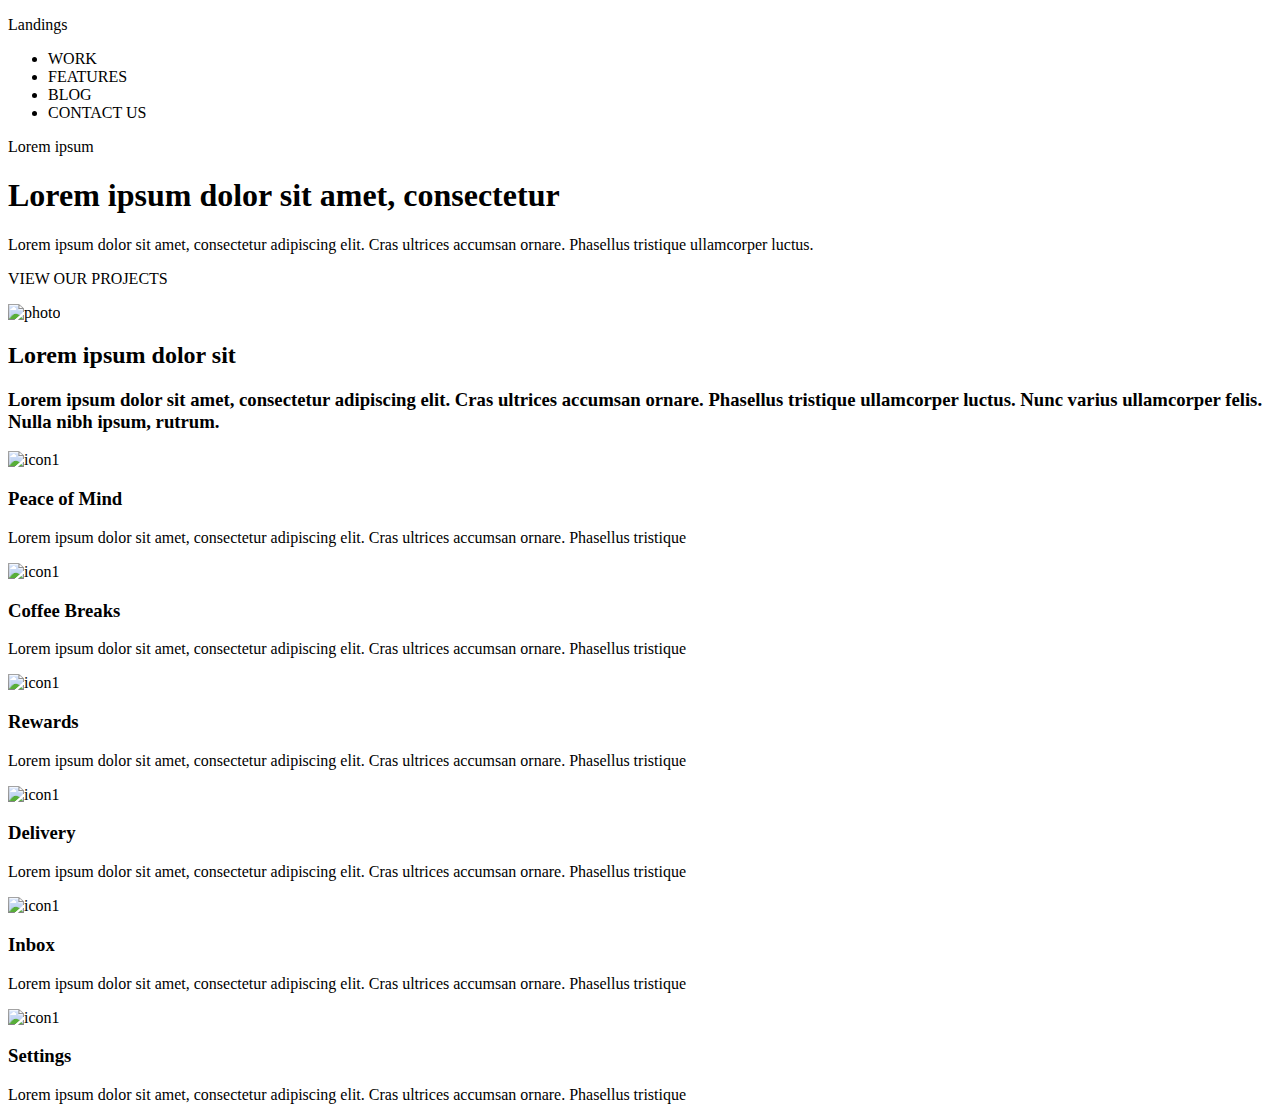
==== index.html @ 3ab8d49a "add index.html" ====
<!DOCTYPE html>
<html>
<head>
	<meta charset="utf-8">
	<title> Lesson 8 Monica Tsekvava </title>
	<link rel="stylesheet" type="text/css" href="css/reset.css">
	<link rel="stylesheet" type="text/css" href="css/style.css">
</head>
<body>
	<header>
		<div class="background">
			<div class="logo">
			<p> Landings </p>
			</div>
			<nav>
			<ul class="list">
				<li class="title">WORK</li>
				<li class="title">FEATURES</li>
				<li class="title">BLOG</li>
				<li class="title">CONTACT US</li>
			</ul>
			</nav>
			<p class="lorem"> Lorem ipsum </p>
		</div>
		
	</header>
	<section>
	<div>
		<div class="box">
			<div class="about">
		<h1 class="wrapper"> Lorem ipsum dolor sit amet, consectetur  </h1>
		<p class ="ab-wrapper"> Lorem ipsum dolor sit amet, consectetur adipiscing elit. Cras ultrices accumsan ornare. Phasellus tristique ullamcorper luctus. </p>
		<p class="bottom"> VIEW OUR PROJECTS </p>
			</div>
		<div class="photo">
			<img src="img/photo.jpg" alt="photo">
		</div>
	
		</div>
	
	<div class="box-wrapp">
		<h2 class="box-wrap"> Lorem ipsum dolor sit </h2>
		<h3 class="about-box"> Lorem ipsum dolor sit amet, consectetur adipiscing elit. Cras ultrices accumsan ornare. Phasellus tristique ullamcorper luctus. Nunc varius ullamcorper felis. Nulla nibh ipsum, rutrum. </h3>
	</div>

		<div class="line-box">
			
				<div class="box1">
				<div class="circle">
				<img class="icon" src="img/icon1.svg" alt="icon1">
			</div>
			<h3 class="home"> Peace of Mind </h3>
			<p class="home-box"> Lorem ipsum dolor sit amet, consectetur adipiscing elit. Cras ultrices accumsan ornare. Phasellus tristique </p>
			</div>
			
				
			<div class="box1">
				<div class="circle">
				<img class="icon" src="img/icon2.svg" alt="icon1">
			</div>
			<h3 class="home"> Coffee Breaks </h3>
			<p class="home-box">Lorem ipsum dolor sit amet, consectetur adipiscing elit. Cras ultrices accumsan ornare. Phasellus tristique</p>
			</div>
		
		
			<div class="box1">
				<div class="circle">
				<img class="icon" src="img/icon3.svg" alt="icon1">
			</div>
			<h3 class="home"> Rewards </h3>
			<p class="home-box">Lorem ipsum dolor sit amet, consectetur adipiscing elit. Cras ultrices accumsan ornare. Phasellus tristique</p>
			</div>
		</div>
		<div class="line-box2">
			
				<div class="box1">
				<div class="circle">
				<img class="icon" src="img/icon4.svg" alt="icon1">
			</div>
			<h3 class="home"> Delivery </h3>
			<p class="home-box"> Lorem ipsum dolor sit amet, consectetur adipiscing elit. Cras ultrices accumsan ornare. Phasellus tristique </p>
			</div>
			
				
			<div class="box1">
				<div class="circle">
				<img class="icon" src="img/icon5.svg" alt="icon1">
			</div>
			<h3 class="home"> Inbox </h3>
			<p class="home-box">Lorem ipsum dolor sit amet, consectetur adipiscing elit. Cras ultrices accumsan ornare. Phasellus tristique</p>
			</div>
		
		
			<div class="box1">
				<div class="circle">
				<img class="icon" src="img/icon6.svg" alt="icon1">
			</div>
			<h3 class="home"> Settings </h3>
			<p class="home-box">Lorem ipsum dolor sit amet, consectetur adipiscing elit. Cras ultrices accumsan ornare. Phasellus tristique</p>
			</div>
		</div>
		
	<!-- 
			<div class="box1">
			<div class="circle">
				<img src="img/icon1.svg" alt="icon1">
			</div>
			
			<h3 class="home">Peace of Mind  </h3>
			<h4 class="home-box"> Lorem ipsum dolor sit amet, consectetur adipiscing elit. Cras ultrices accumsan ornare. Phasellus tristique </h4>
	
		<div>
			<div class="circle">
				<img src="img/icon2.svg" alt="icon2">
			</div>
			<h3> Coffee Breaks </h3>
			<h4> Lorem ipsum dolor sit amet, consectetur adipiscing elit. Cras ultrices accumsan ornare. Phasellus tristique </h4>
		</div>
		<div>
			<div class="circle">
				
			<img src="img/icon3.svg" alt="icon3">
			</div>
			
			<h3>Rewards </h3>
			<h4> Lorem ipsum dolor sit amet, consectetur adipiscing elit. Cras ultrices accumsan ornare. Phasellus tristique </h4>
		</div>
	</div>

	<div class="box2">
		<div>
			<div class="circle">
				<img src="img/icon4.svg" alt="icon4">
			</div>
			
			<h3>Delivery</h3>
			<h4> Lorem ipsum dolor sit amet, consectetur adipiscing elit. Cras ultrices accumsan ornare. Phasellus tristique </h4>
		</div>
		<div>
			<div class="circle">
				<img src="img/icon5.svg" alt="icon5">
			</div>
			
			<h3>Inbox</h3>
			<h4> Lorem ipsum dolor sit amet, consectetur adipiscing elit. Cras ultrices accumsan ornare. Phasellus tristique </h4>
		</div>
		<div class="circle">
			<img src="img/icon6.svg" alt="icon6">
		</div>
			
			<h3>Settings</h3>
			<h4> Lorem ipsum dolor sit amet, consectetur adipiscing elit. Cras ultrices accumsan ornare. Phasellus tristique </h4>
	</div>
	</div> -->
</section>
</body>
</html>
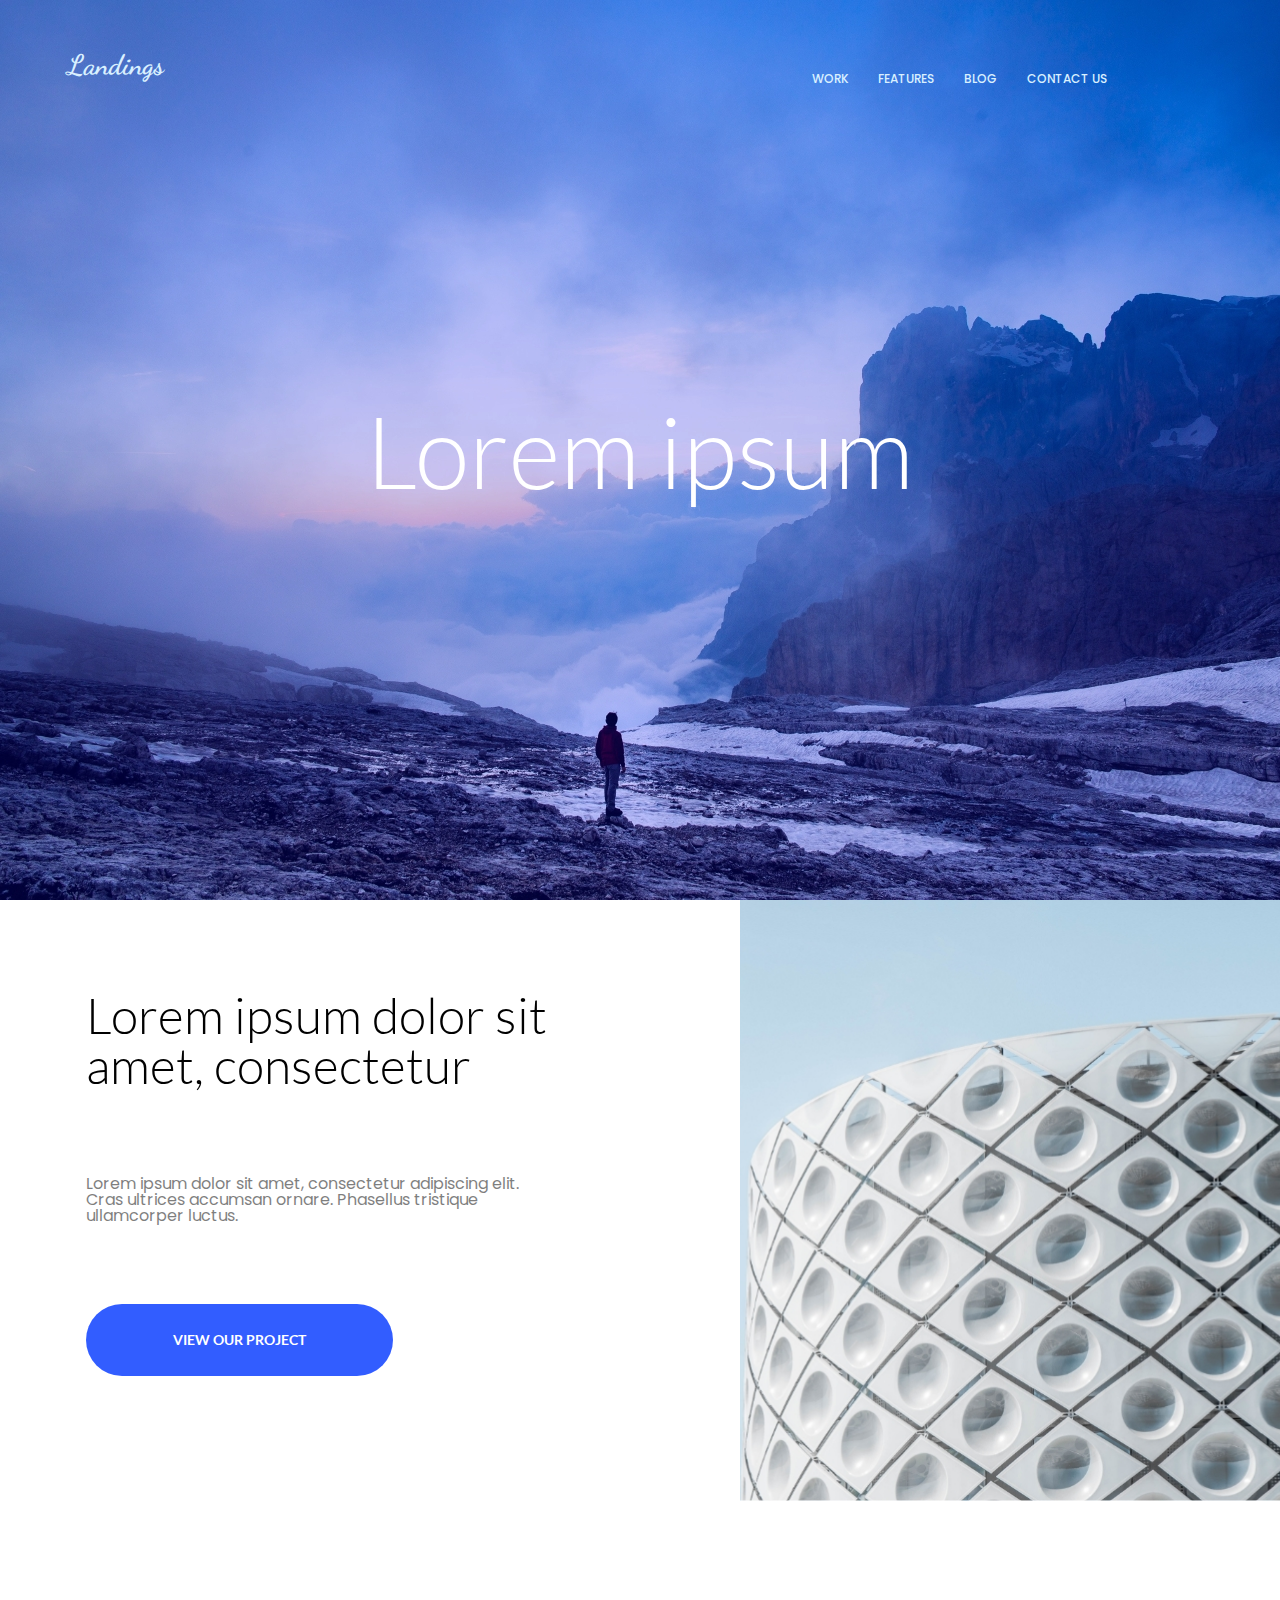
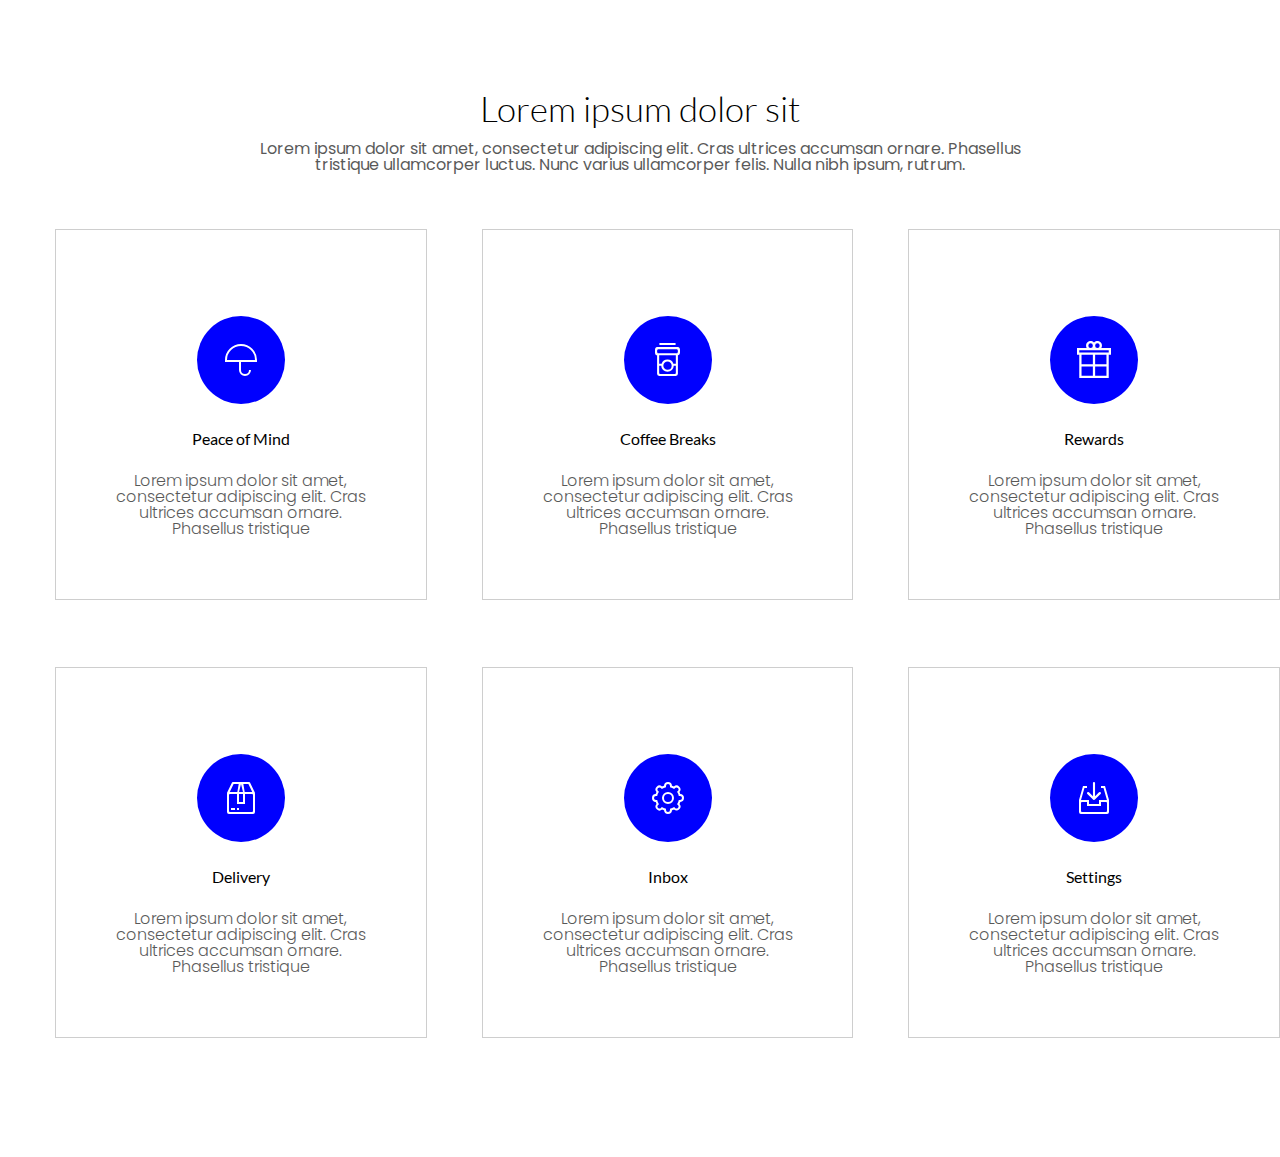
==== commit 52a61616: "edit errors" ====
--- a/index.html
+++ b/index.html
@@ -5,6 +5,7 @@
 	<title> Lesson 8 Monica Tsekvava </title>
 	<link rel="stylesheet" type="text/css" href="css/reset.css">
 	<link rel="stylesheet" type="text/css" href="css/style.css">
+	<link rel="stylesheet" type="text/css" href="fonts/fonts.css">
 </head>
 <body>
 	<header>
@@ -30,14 +31,14 @@
 			<div class="about">
 		<h1 class="wrapper"> Lorem ipsum dolor sit amet, consectetur  </h1>
 		<p class ="ab-wrapper"> Lorem ipsum dolor sit amet, consectetur adipiscing elit. Cras ultrices accumsan ornare. Phasellus tristique ullamcorper luctus. </p>
-		<p class="bottom"> VIEW OUR PROJECTS </p>
+		<p class="bottom"> view our project  </p>
 			</div>
-		<div class="photo">
-			<img src="img/photo.jpg" alt="photo">
-		</div>
+		<div class="photo">	</div>
 	
-		</div>
-	
+	</div>
+	</div>
+	</section>
+	<section>
 	<div class="box-wrapp">
 		<h2 class="box-wrap"> Lorem ipsum dolor sit </h2>
 		<h3 class="about-box"> Lorem ipsum dolor sit amet, consectetur adipiscing elit. Cras ultrices accumsan ornare. Phasellus tristique ullamcorper luctus. Nunc varius ullamcorper felis. Nulla nibh ipsum, rutrum. </h3>
@@ -46,8 +47,8 @@
 		<div class="line-box">
 			
 				<div class="box1">
-				<div class="circle">
-				<img class="icon" src="img/icon1.svg" alt="icon1">
+				<div class="icon">
+				<img src="img/icon1.svg" alt="icon1">
 			</div>
 			<h3 class="home"> Peace of Mind </h3>
 			<p class="home-box"> Lorem ipsum dolor sit amet, consectetur adipiscing elit. Cras ultrices accumsan ornare. Phasellus tristique </p>
@@ -55,8 +56,8 @@
 			
 				
 			<div class="box1">
-				<div class="circle">
-				<img class="icon" src="img/icon2.svg" alt="icon1">
+				<div class="icon">
+				<img src="img/icon2.svg" alt="icon1">
 			</div>
 			<h3 class="home"> Coffee Breaks </h3>
 			<p class="home-box">Lorem ipsum dolor sit amet, consectetur adipiscing elit. Cras ultrices accumsan ornare. Phasellus tristique</p>
@@ -64,8 +65,8 @@
 		
 		
 			<div class="box1">
-				<div class="circle">
-				<img class="icon" src="img/icon3.svg" alt="icon1">
+				<div class="icon">
+				<img src="img/icon3.svg" alt="icon1">
 			</div>
 			<h3 class="home"> Rewards </h3>
 			<p class="home-box">Lorem ipsum dolor sit amet, consectetur adipiscing elit. Cras ultrices accumsan ornare. Phasellus tristique</p>
@@ -74,8 +75,8 @@
 		<div class="line-box2">
 			
 				<div class="box1">
-				<div class="circle">
-				<img class="icon" src="img/icon4.svg" alt="icon1">
+				<div class="icon">
+				<img src="img/icon4.svg" alt="icon1">
 			</div>
 			<h3 class="home"> Delivery </h3>
 			<p class="home-box"> Lorem ipsum dolor sit amet, consectetur adipiscing elit. Cras ultrices accumsan ornare. Phasellus tristique </p>
@@ -83,8 +84,8 @@
 			
 				
 			<div class="box1">
-				<div class="circle">
-				<img class="icon" src="img/icon5.svg" alt="icon1">
+				<div class="icon">
+				<img src="img/icon5.svg" alt="icon1">
 			</div>
 			<h3 class="home"> Inbox </h3>
 			<p class="home-box">Lorem ipsum dolor sit amet, consectetur adipiscing elit. Cras ultrices accumsan ornare. Phasellus tristique</p>
@@ -92,66 +93,13 @@
 		
 		
 			<div class="box1">
-				<div class="circle">
-				<img class="icon" src="img/icon6.svg" alt="icon1">
+				<div class="icon">
+				<img  src="img/icon6.svg" alt="icon1">
 			</div>
 			<h3 class="home"> Settings </h3>
 			<p class="home-box">Lorem ipsum dolor sit amet, consectetur adipiscing elit. Cras ultrices accumsan ornare. Phasellus tristique</p>
 			</div>
 		</div>
-		
-	<!-- 
-			<div class="box1">
-			<div class="circle">
-				<img src="img/icon1.svg" alt="icon1">
-			</div>
-			
-			<h3 class="home">Peace of Mind  </h3>
-			<h4 class="home-box"> Lorem ipsum dolor sit amet, consectetur adipiscing elit. Cras ultrices accumsan ornare. Phasellus tristique </h4>
-	
-		<div>
-			<div class="circle">
-				<img src="img/icon2.svg" alt="icon2">
-			</div>
-			<h3> Coffee Breaks </h3>
-			<h4> Lorem ipsum dolor sit amet, consectetur adipiscing elit. Cras ultrices accumsan ornare. Phasellus tristique </h4>
-		</div>
-		<div>
-			<div class="circle">
-				
-			<img src="img/icon3.svg" alt="icon3">
-			</div>
-			
-			<h3>Rewards </h3>
-			<h4> Lorem ipsum dolor sit amet, consectetur adipiscing elit. Cras ultrices accumsan ornare. Phasellus tristique </h4>
-		</div>
-	</div>
-
-	<div class="box2">
-		<div>
-			<div class="circle">
-				<img src="img/icon4.svg" alt="icon4">
-			</div>
-			
-			<h3>Delivery</h3>
-			<h4> Lorem ipsum dolor sit amet, consectetur adipiscing elit. Cras ultrices accumsan ornare. Phasellus tristique </h4>
-		</div>
-		<div>
-			<div class="circle">
-				<img src="img/icon5.svg" alt="icon5">
-			</div>
-			
-			<h3>Inbox</h3>
-			<h4> Lorem ipsum dolor sit amet, consectetur adipiscing elit. Cras ultrices accumsan ornare. Phasellus tristique </h4>
-		</div>
-		<div class="circle">
-			<img src="img/icon6.svg" alt="icon6">
-		</div>
-			
-			<h3>Settings</h3>
-			<h4> Lorem ipsum dolor sit amet, consectetur adipiscing elit. Cras ultrices accumsan ornare. Phasellus tristique </h4>
-	</div>
-	</div> -->
 </section>
 </body>
 </html>--- a/css/style.css
+++ b/css/style.css
@@ -0,0 +1,180 @@
+
+.background{
+	position: relative;
+	background-image: url("../img/background.jpg");
+	height: 900px;
+	width: 100%;	
+	background-repeat: no-repeat;
+	background-size: cover;
+	background-position: center;
+}
+.logo{
+
+	position: absolute;
+	display: flex;
+	margin-left: 67px;
+	padding-top: 51px;
+	font-size: 28px;
+	color:#D9F0FF;
+	font-family: 'DancingScript-Bold';
+}
+.list{
+	
+	display: flex;
+	color:#D9F0FF;
+	padding-left:805px;
+	line-height: 16px;
+	font-size: 12px;
+	padding-top: 71px;
+	justify-content: flex-end;
+	font-family: 'Poppins-Medium';
+	
+}
+.title{
+	padding-right: 30px;
+}
+.title:last-child{
+	margin-right:143px;
+}
+.lorem{
+	top:50%;
+	left:50%;
+	position: absolute;
+	font-size: 100px;
+	color: #FFFFFF;
+	transform: translate(-50%, -50%);
+	font-family: 'Lato-Light';
+	
+}
+.box{
+	display: flex;
+	
+}
+.about{
+	width: 640px;
+	height:601px;
+	flex-direction: column;
+	margin-left: 86px;
+	margin-top: 90px;
+	margin-bottom: 100px;
+	margin-right: 186px;
+	width: 50%;
+}
+
+.wrapper{
+	width: 468px;
+	height: 186px;
+	font-size: 50px;
+	color:black;
+	opacity: 100%;
+	font-family: 'Lato-Light';
+}
+.ab-wrapper{
+	height: 128px;
+	width: 457px;
+	font-size: 16px;
+	color:black;
+	opacity: 50%;
+	font-family: 'Poppins-Regular';
+}
+.bottom {
+	display: flex;
+	justify-content: center;
+	align-items: center;
+	border-radius: 36px ;
+	background-color: #325DFF;
+	color:#FFFFFF;
+	width: 307px;
+	height: 72px;
+	font-size: 14px;
+	text-transform: uppercase;
+	font-family: 'Lato-Bold';
+	
+
+}
+
+.photo{
+	background-image: url("../img/photo.jpg");
+	background-size: cover;
+	width: 100%;
+	height:601px;
+	margin-bottom: 77px;
+	background-position:  center;
+	background-repeat: no-repeat;
+}
+
+
+.box-wrap{
+	height: 50px;
+	width:771px;
+	font-size: 35px; 
+	text-align: center;
+	color:black;
+	opacity: 100%;
+	font-family: 'Lato-Light';
+}
+.box-wrapp{
+	height: 71px;
+	width: 771px;
+	margin: 0 auto;
+} 
+
+.box1{
+	height: 371px;
+	width: 374px;
+	display: flex;
+	flex-direction: column;
+	justify-content: center;
+	align-items: center;
+	margin-left:55px;
+	background-color: #FFFFFF;
+	border:0.5px solid #CECECE;
+	padding-top: 67px;
+	padding-bottom: 44px;
+	margin-top: 67px;
+}
+.icon{
+	background-color:blue;
+	display:flex;
+	justify-content: center;
+	align-items: center;
+	border-radius: 50%;
+	height: 88px;
+	width: 88px;
+	margin: 0 auto;
+	
+}
+.home{
+	height: 33px;
+	width: 233px;
+	text-align: center;
+	margin-top:27px;
+	margin-bottom: 9px;
+	font-family: 'Lato-Regular';
+}
+.home-box{
+	width: 251px;
+	text-align: center;
+	color:black;
+	opacity: 65%;
+	font-family: 'Poppins-Light';
+}
+.line-box2{
+	display: flex;
+	justify-content: space-around;
+	margin-bottom: 119px;
+}
+
+.about-box{
+	text-align: center;
+	color:black;
+	opacity: 65%;
+	font-family: 'Poppins-Regular';
+
+
+}
+.line-box{
+	display: flex;
+	justify-content: space-around;
+
+}
--- a/fonts/fonts.css
+++ b/fonts/fonts.css
@@ -0,0 +1,91 @@
+@font-face {
+    font-family: 'Lato-Regular';
+    src: url('Lato-Regular.eot');
+    src: url('Lato-Regular.eot?#iefix') format('embedded-opentype'),
+        url('Lato-Regular.woff2') format('woff2'),
+        url('Lato-Regular.woff') format('woff'),
+        url('Lato-Regular.ttf') format('truetype'),
+        url('Lato-Regular.svg#Lato-Regular') format('svg');
+    font-weight: normal;
+    font-style: normal;
+    font-display: swap;
+}
+
+@font-face {
+    font-family: 'Lato-Light';
+    src: url('Lato-Light.eot');
+    src: url('Lato-Light.eot?#iefix') format('embedded-opentype'),
+        url('Lato-Light.woff2') format('woff2'),
+        url('Lato-Light.woff') format('woff'),
+        url('Lato-Light.ttf') format('truetype'),
+        url('Lato-Light.svg#Lato-Light') format('svg');
+    font-weight: 300;
+    font-style: normal;
+    font-display: swap;
+}
+
+@font-face {
+    font-family: 'Lato-Bold';
+    src: url('Lato-Bold.eot');
+    src: url('Lato-Bold.eot?#iefix') format('embedded-opentype'),
+        url('Lato-Bold.woff2') format('woff2'),
+        url('Lato-Bold.woff') format('woff'),
+        url('Lato-Bold.ttf') format('truetype'),
+        url('Lato-Bold.svg#Lato-Bold') format('svg');
+    font-weight: bold;
+    font-style: normal;
+    font-display: swap;
+}
+
+@font-face {
+    font-family: 'Poppins-Medium';
+    src: url('Poppins-Medium.eot');
+    src: url('Poppins-Medium.eot?#iefix') format('embedded-opentype'),
+        url('Poppins-Medium.woff2') format('woff2'),
+        url('Poppins-Medium.woff') format('woff'),
+        url('Poppins-Medium.ttf') format('truetype'),
+        url('Poppins-Medium.svg#Poppins-Medium') format('svg');
+    font-weight: 500;
+    font-style: normal;
+    font-display: swap;
+}
+
+@font-face {
+    font-family: 'DancingScript-Bold';
+    src: url('DancingScript-Bold.eot');
+    src: url('DancingScript-Bold.eot?#iefix') format('embedded-opentype'),
+        url('DancingScript-Bold.woff2') format('woff2'),
+        url('DancingScript-Bold.woff') format('woff'),
+        url('DancingScript-Bold.ttf') format('truetype'),
+        url('DancingScript-Bold.svg#DancingScript-Bold') format('svg');
+    font-weight: bold;
+    font-style: normal;
+    font-display: swap;
+}
+
+@font-face {
+    font-family: 'Poppins-Light';
+    src: url('Poppins-Light.eot');
+    src: url('Poppins-Light.eot?#iefix') format('embedded-opentype'),
+        url('Poppins-Light.woff2') format('woff2'),
+        url('Poppins-Light.woff') format('woff'),
+        url('Poppins-Light.ttf') format('truetype'),
+        url('Poppins-Light.svg#Poppins-Light') format('svg');
+    font-weight: 300;
+    font-style: normal;
+    font-display: swap;
+}
+
+@font-face {
+    font-family: 'Poppins-Regular';
+    src: url('Poppins-Regular.eot');
+    src: url('Poppins-Regular.eot?#iefix') format('embedded-opentype'),
+        url('Poppins-Regular.woff2') format('woff2'),
+        url('Poppins-Regular.woff') format('woff'),
+        url('Poppins-Regular.ttf') format('truetype'),
+        url('Poppins-Regular.svg#Poppins-Regular') format('svg');
+    font-weight: normal;
+    font-style: normal;
+    font-display: swap;
+}
+
